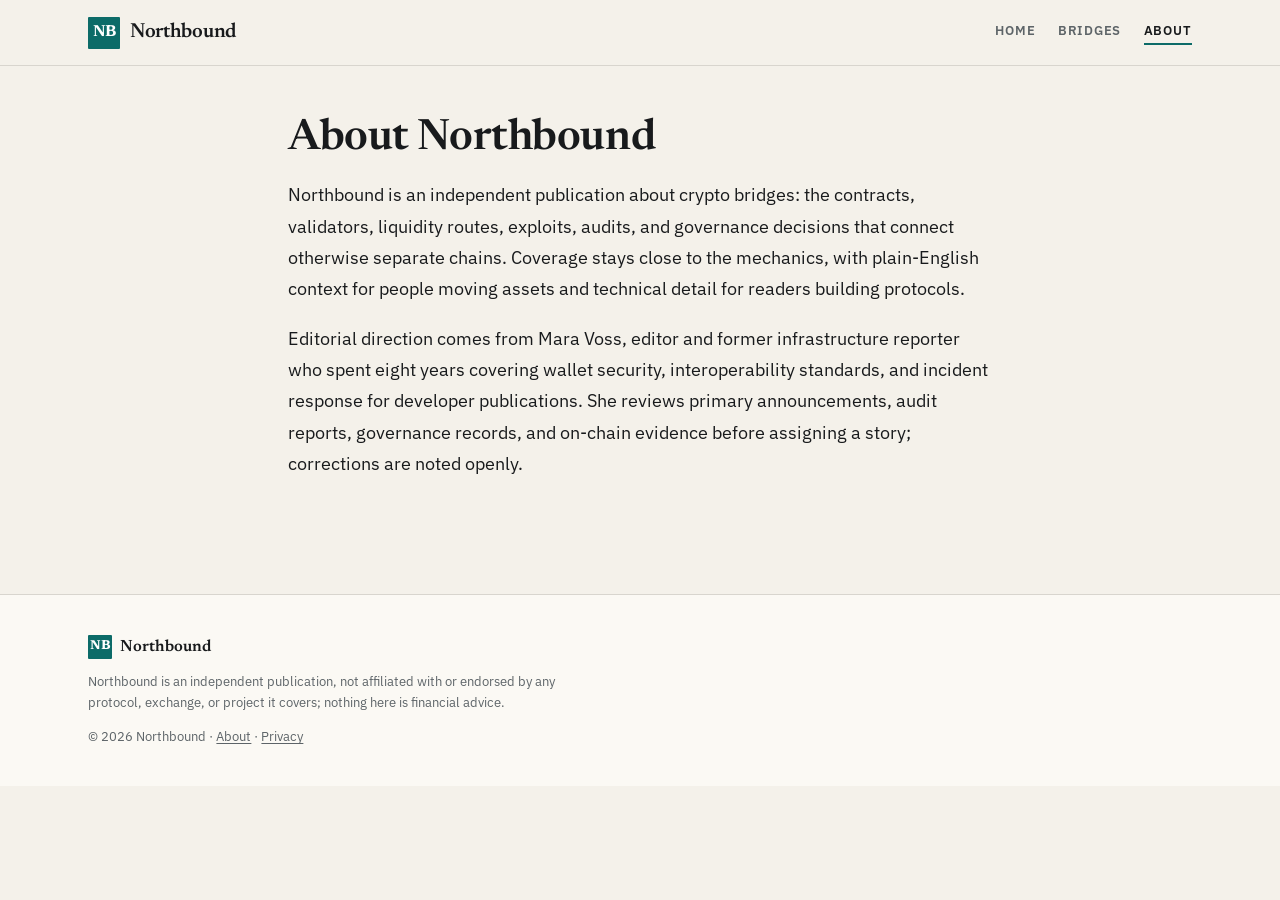
==== about/index.html @ 7c91cd79 "Publish site" ====
<!doctype html>
<html lang="en" data-mode="light" data-preset="ledger">
<head>
<meta charset="utf-8">
<meta name="viewport" content="width=device-width, initial-scale=1">
<title>About Northbound — Northbound</title>
<meta name="description" content="Northbound covers crypto bridges, cross-chain security, and safer ways to move value between blockchains, with clear reporting for users and developers.">
<link rel="canonical" href="https://cryptogurutalk.github.io/about/">
<meta name="robots" content="index,follow,max-image-preview:large">
<meta name="theme-color" content="#F4F1EA">
<meta name="generator" content="Northbound"><meta property="og:type" content="website">
<meta property="og:site_name" content="Northbound">
<meta property="og:title" content="About Northbound — Northbound">
<meta property="og:description" content="Northbound covers crypto bridges, cross-chain security, and safer ways to move value between blockchains, with clear reporting for users and developers.">
<meta property="og:url" content="https://cryptogurutalk.github.io/about/">
<meta name="twitter:card" content="summary">
<link rel="preconnect" href="https://fonts.googleapis.com">
<link rel="preconnect" href="https://fonts.gstatic.com" crossorigin>
<link rel="stylesheet" href="https://fonts.googleapis.com/css2?family=Newsreader:opsz,wght@6..72,400..600&amp;family=IBM+Plex+Sans:wght@400;500;600&amp;display=swap">
<link rel="stylesheet" href="/assets/base.css">
<link rel="stylesheet" href="/assets/layout.css">
<link rel="stylesheet" href="/assets/theme.css">
<link rel="icon" href="/assets/favicon.png" type="image/png">
<link rel="apple-touch-icon" href="/assets/apple-touch-icon.png">
<link rel="manifest" href="/manifest.json">
<link rel="alternate" type="application/rss+xml" title="Northbound" href="/feed.xml"><script type="application/ld+json">
{
  "@context": "https://schema.org",
  "@graph": [
    {
      "@type": "Organization",
      "@id": "https://cryptogurutalk.github.io/#org",
      "name": "Northbound",
      "url": "https://cryptogurutalk.github.io/"
    },
    {
      "@type": "WebSite",
      "@id": "https://cryptogurutalk.github.io/#website",
      "name": "Northbound",
      "url": "https://cryptogurutalk.github.io/",
      "publisher": {
        "@id": "https://cryptogurutalk.github.io/#org"
      },
      "description": "Northbound covers crypto bridges, cross-chain security, and safer ways to move value between blockchains, with clear reporting for users and developers."
    },
    {
      "@type": "WebPage",
      "@id": "https://cryptogurutalk.github.io/about/#webpage",
      "url": "https://cryptogurutalk.github.io/about/",
      "name": "About Northbound — Northbound",
      "isPartOf": {
        "@id": "https://cryptogurutalk.github.io/#website"
      }
    },
    {
      "@type": "BreadcrumbList",
      "itemListElement": [
        {
          "@type": "ListItem",
          "position": 1,
          "name": "Home",
          "item": "https://cryptogurutalk.github.io/"
        }
      ]
    }
  ]
}
</script>
</head>
<body>
<a class="skip" href="#main">Skip to content</a>
<header class="site-head">
  <div class="wrap head-inner">
    <a class="brand" href="/" aria-label="Northbound — home">
      <span class="brand-mark" aria-hidden="true">NB</span>
      <span class="brand-name">Northbound</span>
    </a>
    <nav class="site-nav" aria-label="Primary">
<a href="/">Home</a><a href="/">Bridges</a><a href="/about/" aria-current="page">About</a>    </nav>
  </div>
</header>

<main id="main">
<div class="wrap">
  <article class="page-simple prose">
    <h1>About Northbound</h1>
    <p>Northbound is an independent publication about crypto bridges: the contracts, validators, liquidity routes, exploits, audits, and governance decisions that connect otherwise separate chains. Coverage stays close to the mechanics, with plain-English context for people moving assets and technical detail for readers building protocols.</p><p>Editorial direction comes from Mara Voss, editor and former infrastructure reporter who spent eight years covering wallet security, interoperability standards, and incident response for developer publications. She reviews primary announcements, audit reports, governance records, and on-chain evidence before assigning a story; corrections are noted openly.</p>
  </article>
</div>
</main>

<footer class="site-foot">
  <div class="wrap foot-inner">
    <div class="foot-brand"><span class="brand-mark small" aria-hidden="true">NB</span> Northbound</div>
    <p class="foot-note">Northbound is an independent publication, not affiliated with or endorsed by any protocol, exchange, or project it covers; nothing here is financial advice.</p>
    <p class="foot-meta">© 2026 Northbound · <a href="/about/">About</a> · <a href="/privacy/">Privacy</a></p>
  </div>
</footer>
</body>
</html>
---- assets/base.css ----
/* base.css — neutral premium foundation shared by all presets. Character lives in layout.css + theme.css. */
*,*::before,*::after{box-sizing:border-box}
html{-webkit-text-size-adjust:100%}
body{
  margin:0; background:var(--bg); color:var(--text);
  font-family:var(--font-body); font-size:1.02rem; line-height:var(--lh);
  -webkit-font-smoothing:antialiased; text-rendering:optimizeLegibility;
}
img{max-width:100%; height:auto; display:block}
a{color:inherit}
h1,h2,h3,h4{font-family:var(--font-display); font-weight:600; line-height:1.14; letter-spacing:-0.01em; margin:0 0 .5em}
p{margin:0 0 1.1em}
.wrap{width:100%; max-width:var(--maxw); margin-inline:auto; padding-inline:clamp(1.1rem,4vw,2.4rem)}
.skip{position:absolute; left:-9999px; top:0; background:var(--accent); color:var(--accent-ink); padding:.6rem 1rem; border-radius:0 0 var(--radius) 0; z-index:50}
.skip:focus{left:0}
:focus-visible{outline:2px solid var(--accent); outline-offset:3px}

/* ── header ── */
.site-head{border-bottom:1px solid var(--border); background:var(--bg); position:sticky; top:0; z-index:20; backdrop-filter:saturate(1.1)}
.head-inner{display:flex; align-items:center; justify-content:space-between; gap:1.5rem; padding-block:1rem}
.brand{display:inline-flex; align-items:center; gap:.6rem; text-decoration:none; color:var(--text)}
.brand-name{font-family:var(--font-display); font-weight:600; font-size:1.28rem; letter-spacing:-0.015em}
.brand-mark{display:grid; place-items:center; width:2rem; height:2rem; border-radius:calc(var(--radius) * .5); background:var(--accent); color:var(--accent-ink); font-family:var(--font-display); font-weight:700; font-size:1rem; letter-spacing:-0.02em}
.brand-mark.small{width:1.5rem; height:1.5rem; font-size:.8rem}
.site-nav{display:flex; gap:1.4rem; align-items:center}
.site-nav a{text-decoration:none; color:var(--muted); font-size:.82rem; font-weight:600; text-transform:uppercase; letter-spacing:.06em; padding-bottom:2px; border-bottom:2px solid transparent; transition:color .15s}
.site-nav a:hover{color:var(--text)}
.site-nav a[aria-current="page"]{color:var(--text); border-color:var(--accent)}

/* ── footer ── */
.site-foot{border-top:1px solid var(--border); margin-top:var(--pad-section); background:var(--surface)}
.foot-inner{padding-block:2.4rem; display:grid; gap:.5rem}
.foot-brand{display:inline-flex; align-items:center; gap:.5rem; font-family:var(--font-display); font-weight:600}
.foot-note{color:var(--muted); font-size:.82rem; max-width:60ch; margin:.2rem 0 0}
.foot-meta{color:var(--muted); font-size:.82rem; margin:.3rem 0 0}
.foot-meta a{color:var(--muted); text-decoration:underline; text-underline-offset:2px}
.foot-meta a:hover{color:var(--text)}

/* ── buttons ── */
.btn{display:inline-flex; align-items:center; gap:.5rem; font-weight:600; font-size:.92rem; text-decoration:none; padding:.7rem 1.15rem; border-radius:var(--radius); border:1px solid transparent; transition:transform .12s, box-shadow .12s}
.btn-primary{background:var(--accent); color:var(--accent-ink); box-shadow:0 1px 0 rgba(255,255,255,.15) inset, 0 8px 20px -10px var(--accent)}
.btn-primary:hover{transform:translateY(-1px)}
.btn-ghost{border-color:var(--border); color:var(--text)}
.btn-ghost:hover{border-color:var(--accent); color:var(--accent)}

/* ── article body typography (shared, editorial) ── */
.prose{font-size:1.11rem; line-height:1.75; color:var(--text)}
.prose > *{max-width:68ch}
.prose h2{font-size:1.55rem; margin-top:1.9em}
.prose h3{font-size:1.22rem; margin-top:1.5em}
.prose a{color:var(--accent); text-decoration:underline; text-underline-offset:2.5px; text-decoration-thickness:1px}
.prose a:hover{text-decoration-thickness:2px}
.prose ul,.prose ol{padding-left:1.3em; margin:0 0 1.2em}
.prose li{margin:.35em 0}
.prose blockquote{margin:1.6em 0; padding:.2em 0 .2em 1.2em; border-left:3px solid var(--accent); font-family:var(--font-display); font-size:1.25rem; line-height:1.4; color:var(--text)}
.prose img{border-radius:var(--radius); margin:1.6em 0}
.prose code{font-family:ui-monospace,"SF Mono",Menlo,monospace; font-size:.9em; background:var(--surface); border:1px solid var(--border); border-radius:6px; padding:.1em .4em}
.prose hr{border:0; border-top:1px solid var(--border); margin:2.2em 0}

/* ── utilities ── */
.kicker{font-size:.74rem; font-weight:700; text-transform:uppercase; letter-spacing:.12em; color:var(--accent)}
.section-label{font-family:var(--font-display); font-size:.85rem; font-weight:700; text-transform:uppercase; letter-spacing:.12em; color:var(--muted); padding-bottom:.6rem; border-bottom:2px solid var(--text); margin:1.6rem 0 .4rem}
.meta{font-size:.82rem; color:var(--muted); display:flex; gap:.6rem; align-items:center; flex-wrap:wrap}
.meta .dot{width:3px; height:3px; border-radius:50%; background:var(--muted); opacity:.6}
.sr-only{position:absolute; width:1px; height:1px; padding:0; margin:-1px; overflow:hidden; clip:rect(0 0 0 0); white-space:nowrap; border:0}
@media (max-width:640px){
  .site-nav{gap:1rem}
  .site-nav a{font-size:.74rem}
  .prose{font-size:1.05rem}
}

/* ── article / reading layout (shared; presets restyle the FEED, not this) ── */
.article{padding-block:var(--pad-section) 0}
.article-head{max-width:42rem; margin-inline:auto}
.article-head .kicker{display:block; margin-bottom:.9rem}
.article-head h1{font-size:clamp(2rem,4.6vw,3.1rem); letter-spacing:-0.022em; margin:0 0 .6rem}
.article-head .dek{font-size:1.22rem; color:var(--muted); line-height:1.42; margin:0 0 1.2rem}
.article-head .meta{padding-block:1.05rem; border-top:1px solid var(--border); border-bottom:1px solid var(--border)}
.article-cover{max-width:60rem; margin:2rem auto; border-radius:var(--radius); width:100%; aspect-ratio:16/9; object-fit:cover; border:1px solid var(--border)}
.article-body{max-width:42rem; margin-inline:auto}
.article-body.prose > *{max-width:none; margin-left:0; margin-right:0}
.article .prose{padding-top:.5rem}
.related{max-width:42rem; margin:var(--pad-section) auto 0; padding-top:2rem; border-top:2px solid var(--text)}
.related h2{font-size:1rem; text-transform:uppercase; letter-spacing:.1em; color:var(--muted); margin-bottom:.5rem}
.related-list{display:grid; gap:0}
.related-item{padding-block:1rem; border-bottom:1px solid var(--border)}
.related-item a{font-family:var(--font-display); font-weight:600; font-size:1.18rem; text-decoration:none; color:var(--text)}
.related-item a:hover{color:var(--accent)}
.page-simple{max-width:44rem; margin-inline:auto; padding-block:var(--pad-section)}
.page-simple h1{font-size:clamp(2rem,4vw,2.7rem); margin-bottom:1rem}
---- assets/layout.css ----
/* ledger/layout.css — editorial broadsheet. Hairline-separated stories, a lead, a right rail. No cards. */

/* ── home: masthead intro ── */
.home-intro{padding-block:var(--pad-section) 1.6rem}
.home-intro .tagline{font-family:var(--font-display); font-size:clamp(1.9rem,4.5vw,3rem); line-height:1.05; letter-spacing:-0.02em; margin:0 0 .5rem; max-width:20ch}
.home-intro p{color:var(--muted); font-size:1.08rem; max-width:60ch; margin:0}
.home-intro .rule{height:2px; background:var(--text); margin-top:1.6rem; opacity:.9}

/* ── lead story ── */
.lead{display:grid; gap:1.6rem; padding-block:2rem; border-bottom:1px solid var(--border)}
.lead.has-cover{grid-template-columns:1.05fr .95fr; align-items:center}
@media (max-width:820px){ .lead.has-cover{grid-template-columns:1fr} }
.lead .lead-cover{border-radius:var(--radius); aspect-ratio:16/10; object-fit:cover; width:100%; border:1px solid var(--border)}
.lead h2{font-size:clamp(1.9rem,4vw,2.9rem); margin:.4rem 0 .5rem}
.lead h2 a{text-decoration:none; color:var(--text)}
.lead h2 a:hover{color:var(--accent)}
.lead .dek{font-size:1.15rem; color:var(--muted); max-width:52ch; margin:0 0 1rem}

/* ── main + rail grid ── */
.feed-grid{display:grid; gap:clamp(2rem,5vw,4rem); padding-block:2.2rem; grid-template-columns:1fr}
.feed-grid.has-rail{grid-template-columns:minmax(0,1fr) 300px}
@media (max-width:900px){ .feed-grid.has-rail{grid-template-columns:1fr} }

.section-label{font-family:var(--font-display); font-size:.9rem; font-weight:700; text-transform:uppercase; letter-spacing:.12em; color:var(--muted); padding-bottom:.7rem; border-bottom:2px solid var(--text); margin-bottom:.4rem}

/* river of stories — separated by hairlines, not boxed */
.river{display:grid}
.story{display:grid; grid-template-columns:1fr; gap:.3rem; padding-block:1.5rem; border-bottom:1px solid var(--border)}
.story.with-thumb{grid-template-columns:1fr 150px; gap:1.4rem; align-items:start}
@media (max-width:520px){ .story.with-thumb{grid-template-columns:1fr} .story.with-thumb .story-thumb{display:none} }
.story-thumb{border-radius:calc(var(--radius) * .7); aspect-ratio:4/3; object-fit:cover; width:100%; border:1px solid var(--border); order:2}
.story h3{font-size:1.4rem; margin:.15rem 0 .3rem}
.story h3 a{text-decoration:none; color:var(--text)}
.story h3 a:hover{color:var(--accent)}
.story .dek{color:var(--muted); font-size:.98rem; margin:0 0 .5rem; max-width:60ch}

/* right rail */
.rail{display:grid; gap:2rem; align-content:start}
.rail-latest{display:grid}
.rail-item{padding-block:.85rem; border-bottom:1px solid var(--border); display:grid; gap:.2rem}
.rail-item a{text-decoration:none; font-family:var(--font-display); font-weight:600; font-size:1rem; color:var(--text); line-height:1.25}
.rail-item a:hover{color:var(--accent)}
.rail-item .meta{font-size:.74rem}
.topics{display:flex; flex-wrap:wrap; gap:.5rem}
.topic{font-size:.78rem; color:var(--muted); border:1px solid var(--border); border-radius:100px; padding:.28rem .7rem; text-decoration:none}
.topic:hover{border-color:var(--accent); color:var(--accent)}

/* article / related / simple pages → в _shared/base.css (общая читаемая колонка) */
---- assets/theme.css ----
/* theme.css — per-site design tokens (generated from design.json). Swapping design = swapping THIS file. */
:root{
  --bg:#F4F1EA; --surface:#FBF9F4; --elevated:#FFFFFF;
  --text:#181A1C; --muted:#5D6468; --border:#D8D5CE;
  --accent:#0C6B68; --accent-ink:#FFFFFF;
  --font-display:"Newsreader", Georgia, serif;
  --font-body:"IBM Plex Sans", Arial, sans-serif;
  --radius:2px;
  --maxw:1180px;
  --gap:1.05rem;
  --pad-section:3rem;
  --lh:1.62;
  color-scheme:light;
}
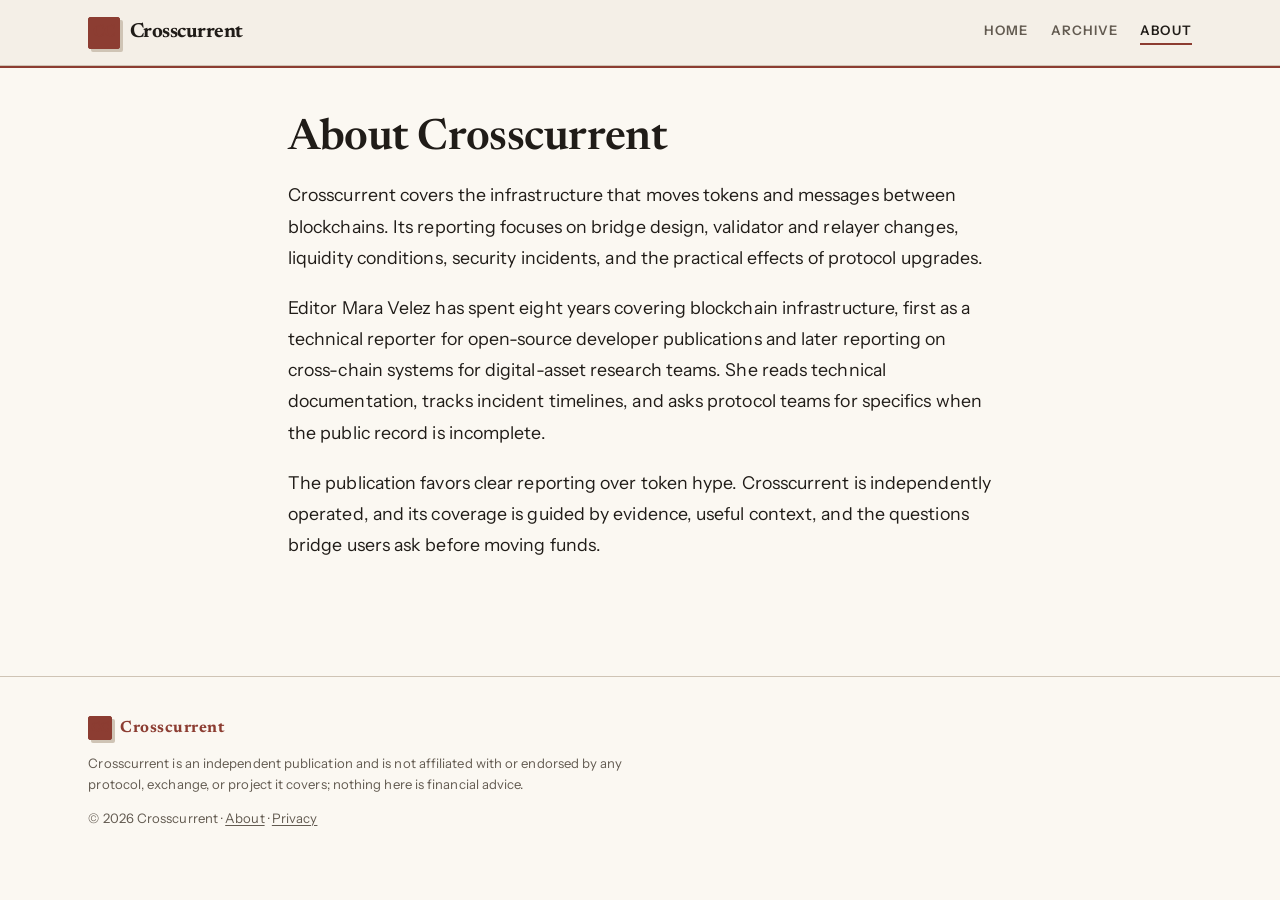
==== commit b1e5f5e2: "Publish site" ====
--- a/about/index.html
+++ b/about/index.html
@@ -1,53 +1,54 @@
 <!doctype html>
-<html lang="en" data-mode="light" data-preset="ledger">
+<html lang="en" data-mode="light" data-preset="ledger" data-header="inline" data-divider="double">
 <head>
 <meta charset="utf-8">
 <meta name="viewport" content="width=device-width, initial-scale=1">
-<title>About Northbound — Northbound</title>
-<meta name="description" content="Northbound covers crypto bridges, cross-chain security, and safer ways to move value between blockchains, with clear reporting for users and developers.">
+<title>About Crosscurrent — Crosscurrent</title>
+<meta name="description" content="Crosscurrent covers crypto bridges, cross-chain liquidity, exploits, and protocol upgrades with plain-English reporting for builders, traders, and users.">
 <link rel="canonical" href="https://cryptogurutalk.github.io/about/">
 <meta name="robots" content="index,follow,max-image-preview:large">
-<meta name="theme-color" content="#F4F1EA">
-<meta name="generator" content="Northbound"><meta property="og:type" content="website">
-<meta property="og:site_name" content="Northbound">
-<meta property="og:title" content="About Northbound — Northbound">
-<meta property="og:description" content="Northbound covers crypto bridges, cross-chain security, and safer ways to move value between blockchains, with clear reporting for users and developers.">
+<meta name="theme-color" content="#F4EFE7">
+<meta name="generator" content="Crosscurrent"><meta property="og:type" content="website">
+<meta property="og:site_name" content="Crosscurrent">
+<meta property="og:title" content="About Crosscurrent — Crosscurrent">
+<meta property="og:description" content="Crosscurrent covers crypto bridges, cross-chain liquidity, exploits, and protocol upgrades with plain-English reporting for builders, traders, and users.">
 <meta property="og:url" content="https://cryptogurutalk.github.io/about/">
 <meta name="twitter:card" content="summary">
 <link rel="preconnect" href="https://fonts.googleapis.com">
 <link rel="preconnect" href="https://fonts.gstatic.com" crossorigin>
-<link rel="stylesheet" href="https://fonts.googleapis.com/css2?family=Newsreader:opsz,wght@6..72,400..600&amp;family=IBM+Plex+Sans:wght@400;500;600&amp;display=swap">
+<link rel="stylesheet" href="https://fonts.googleapis.com/css2?family=Newsreader:opsz,wght@6..72,400..700&amp;family=Instrument+Sans:wght@400;500;600&amp;display=swap">
 <link rel="stylesheet" href="/assets/base.css">
 <link rel="stylesheet" href="/assets/layout.css">
 <link rel="stylesheet" href="/assets/theme.css">
+<link rel="stylesheet" href="/assets/skin.css">
 <link rel="icon" href="/assets/favicon.png" type="image/png">
 <link rel="apple-touch-icon" href="/assets/apple-touch-icon.png">
 <link rel="manifest" href="/manifest.json">
-<link rel="alternate" type="application/rss+xml" title="Northbound" href="/feed.xml"><script type="application/ld+json">
+<link rel="alternate" type="application/rss+xml" title="Crosscurrent" href="/feed.xml"><script type="application/ld+json">
 {
   "@context": "https://schema.org",
   "@graph": [
     {
       "@type": "Organization",
       "@id": "https://cryptogurutalk.github.io/#org",
-      "name": "Northbound",
+      "name": "Crosscurrent",
       "url": "https://cryptogurutalk.github.io/"
     },
     {
       "@type": "WebSite",
       "@id": "https://cryptogurutalk.github.io/#website",
-      "name": "Northbound",
+      "name": "Crosscurrent",
       "url": "https://cryptogurutalk.github.io/",
       "publisher": {
         "@id": "https://cryptogurutalk.github.io/#org"
       },
-      "description": "Northbound covers crypto bridges, cross-chain security, and safer ways to move value between blockchains, with clear reporting for users and developers."
+      "description": "Crosscurrent covers crypto bridges, cross-chain liquidity, exploits, and protocol upgrades with plain-English reporting for builders, traders, and users."
     },
     {
       "@type": "WebPage",
       "@id": "https://cryptogurutalk.github.io/about/#webpage",
       "url": "https://cryptogurutalk.github.io/about/",
-      "name": "About Northbound — Northbound",
+      "name": "About Crosscurrent — Crosscurrent",
       "isPartOf": {
         "@id": "https://cryptogurutalk.github.io/#website"
       }
@@ -71,29 +72,29 @@
 <a class="skip" href="#main">Skip to content</a>
 <header class="site-head">
   <div class="wrap head-inner">
-    <a class="brand" href="/" aria-label="Northbound — home">
-      <span class="brand-mark" aria-hidden="true">NB</span>
-      <span class="brand-name">Northbound</span>
+    <a class="brand" href="/" aria-label="Crosscurrent — home">
+      <span class="brand-mark" aria-hidden="true">CC</span>
+      <span class="brand-name">Crosscurrent</span>
     </a>
     <nav class="site-nav" aria-label="Primary">
-<a href="/">Home</a><a href="/">Bridges</a><a href="/about/" aria-current="page">About</a>    </nav>
+<a href="/">Home</a><a href="/archive/">Archive</a><a href="/about/" aria-current="page">About</a>    </nav>
   </div>
 </header>
 
 <main id="main">
 <div class="wrap">
   <article class="page-simple prose">
-    <h1>About Northbound</h1>
-    <p>Northbound is an independent publication about crypto bridges: the contracts, validators, liquidity routes, exploits, audits, and governance decisions that connect otherwise separate chains. Coverage stays close to the mechanics, with plain-English context for people moving assets and technical detail for readers building protocols.</p><p>Editorial direction comes from Mara Voss, editor and former infrastructure reporter who spent eight years covering wallet security, interoperability standards, and incident response for developer publications. She reviews primary announcements, audit reports, governance records, and on-chain evidence before assigning a story; corrections are noted openly.</p>
+    <h1>About Crosscurrent</h1>
+    <p>Crosscurrent covers the infrastructure that moves tokens and messages between blockchains. Its reporting focuses on bridge design, validator and relayer changes, liquidity conditions, security incidents, and the practical effects of protocol upgrades.</p><p>Editor Mara Velez has spent eight years covering blockchain infrastructure, first as a technical reporter for open-source developer publications and later reporting on cross-chain systems for digital-asset research teams. She reads technical documentation, tracks incident timelines, and asks protocol teams for specifics when the public record is incomplete.</p><p>The publication favors clear reporting over token hype. Crosscurrent is independently operated, and its coverage is guided by evidence, useful context, and the questions bridge users ask before moving funds.</p>
   </article>
 </div>
 </main>
 
 <footer class="site-foot">
   <div class="wrap foot-inner">
-    <div class="foot-brand"><span class="brand-mark small" aria-hidden="true">NB</span> Northbound</div>
-    <p class="foot-note">Northbound is an independent publication, not affiliated with or endorsed by any protocol, exchange, or project it covers; nothing here is financial advice.</p>
-    <p class="foot-meta">© 2026 Northbound · <a href="/about/">About</a> · <a href="/privacy/">Privacy</a></p>
+    <div class="foot-brand"><span class="brand-mark small" aria-hidden="true">CC</span> Crosscurrent</div>
+    <p class="foot-note">Crosscurrent is an independent publication and is not affiliated with or endorsed by any protocol, exchange, or project it covers; nothing here is financial advice.</p>
+    <p class="foot-meta">© 2026 Crosscurrent · <a href="/about/">About</a> · <a href="/privacy/">Privacy</a></p>
   </div>
 </footer>
 </body>
--- a/assets/base.css
+++ b/assets/base.css
@@ -88,3 +88,18 @@
 .related-item a:hover{color:var(--accent)}
 .page-simple{max-width:44rem; margin-inline:auto; padding-block:var(--pad-section)}
 .page-simple h1{font-size:clamp(2rem,4vw,2.7rem); margin-bottom:1rem}
+
+/* ── structural variants (per-site, safe — anti-footprint) ── */
+[data-header="stacked"] .head-inner{flex-direction:column; align-items:flex-start; gap:.55rem}
+[data-header="stacked"] .site-nav{gap:1.3rem}
+[data-divider="double"] .section-label{border-bottom-style:double; border-bottom-width:4px}
+[data-divider="thick"] .section-label{border-bottom-width:3px}
+
+/* ── archive listing ── */
+.archive-sub{color:var(--muted); font-size:1.02rem; margin:0}
+.archive-list{display:grid; margin-top:1.6rem}
+.archive-item{display:grid; grid-template-columns:8.5rem 1fr; gap:1rem; align-items:baseline; padding-block:.85rem; border-bottom:1px solid var(--border)}
+.archive-item time{color:var(--muted); font-size:.85rem; font-variant-numeric:tabular-nums}
+.archive-item a{font-family:var(--font-display); font-weight:600; font-size:1.12rem; text-decoration:none; color:var(--text)}
+.archive-item a:hover{color:var(--accent)}
+@media (max-width:560px){ .archive-item{grid-template-columns:1fr; gap:.1rem} }
--- a/assets/theme.css
+++ b/assets/theme.css
@@ -1,10 +1,10 @@
 /* theme.css — per-site design tokens (generated from design.json). Swapping design = swapping THIS file. */
 :root{
-  --bg:#F4F1EA; --surface:#FBF9F4; --elevated:#FFFFFF;
-  --text:#181A1C; --muted:#5D6468; --border:#D8D5CE;
-  --accent:#0C6B68; --accent-ink:#FFFFFF;
-  --font-display:"Newsreader", Georgia, serif;
-  --font-body:"IBM Plex Sans", Arial, sans-serif;
+  --bg:#F4EFE7; --surface:#FBF8F2; --elevated:#FFFFFF;
+  --text:#201C18; --muted:#625A50; --border:#CFC4B5;
+  --accent:#8C3D32; --accent-ink:#FFF7F0;
+  --font-display:"Newsreader", serif;
+  --font-body:"Instrument Sans", sans-serif;
   --radius:2px;
   --maxw:1180px;
   --gap:1.05rem;
--- a/assets/skin.css
+++ b/assets/skin.css
@@ -0,0 +1,25 @@
+body{color:var(--text);background-color:var(--surface);letter-spacing:0.005em}
+.site-head{border-bottom:1px solid var(--border);box-shadow:0 2px 0 var(--accent)}
+.head-inner{letter-spacing:0.01em}
+.brand-name{font-weight:700;letter-spacing:-0.025em}
+.brand-mark{color:var(--accent);border:1px solid var(--accent);border-radius:2px;box-shadow:3px 3px 0 var(--border)}
+.site-nav a{color:var(--muted);letter-spacing:0.08em;text-transform:uppercase;text-decoration-thickness:1px;text-underline-offset:4px}
+.kicker{color:var(--accent);border-left:3px solid var(--accent);padding-left:9px;letter-spacing:0.14em;text-transform:uppercase;font-weight:700}
+.section-label{color:var(--accent);border-bottom:1px solid var(--accent);letter-spacing:0.12em;text-transform:uppercase}
+.btn-primary{background-color:var(--accent);border:1px solid var(--accent);border-radius:2px;box-shadow:3px 3px 0 var(--border);font-weight:700}
+.btn-ghost{border:1px solid var(--border);border-radius:2px;letter-spacing:0.04em}
+.prose a{color:var(--accent);text-decoration-thickness:2px;text-underline-offset:3px}
+.prose blockquote{border-left:3px solid var(--accent);padding-left:16px;font-style:italic;color:var(--muted)}
+.prose h2{letter-spacing:-0.02em;border-bottom:1px solid var(--border);padding-bottom:6px}
+.article-head h1{letter-spacing:-0.04em;text-shadow:1px 1px 0 var(--border)}
+.article-head .dek{color:var(--muted);letter-spacing:0.005em}
+.meta{color:var(--muted);letter-spacing:0.06em;text-transform:uppercase}
+.foot-brand{color:var(--accent);letter-spacing:0.03em;font-weight:700}
+.site-foot{border-top:1px solid var(--border);background-color:var(--surface)}
+.rail-item a{color:var(--text);border-bottom:1px solid var(--border);padding-bottom:5px}
+.story h3{letter-spacing:-0.015em}
+.lead h2{letter-spacing:-0.035em}
+.card{border:1px solid var(--border);border-radius:3px;box-shadow:4px 4px 0 var(--border)}
+.d-item-text h2{letter-spacing:-0.02em}
+hr{border:0;border-top:1px solid var(--border);opacity:0.8}
+.topic{color:var(--accent);border:1px solid var(--accent);border-radius:2px;letter-spacing:0.07em;text-transform:uppercase}
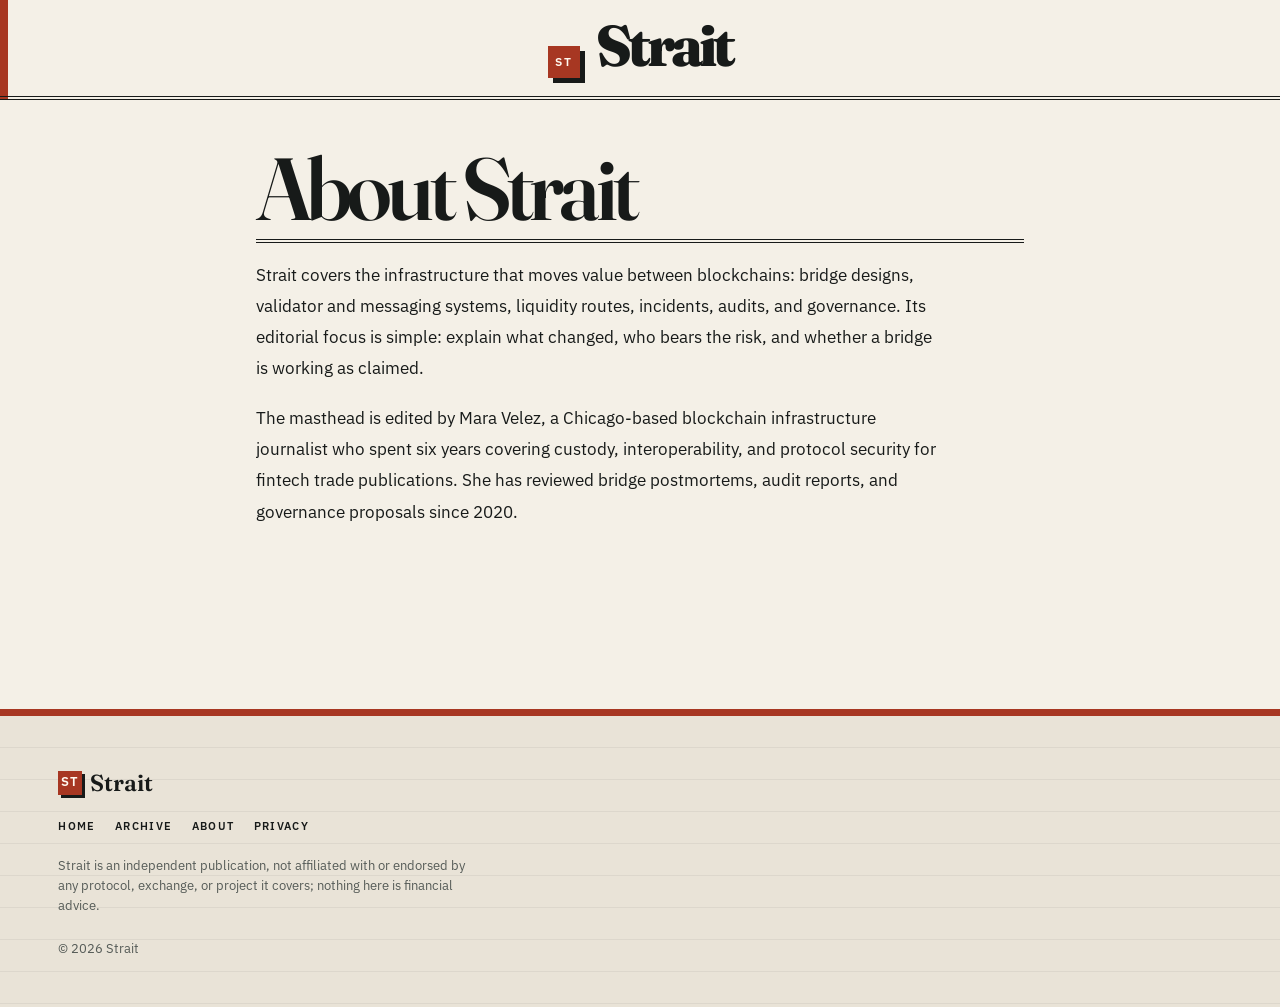
==== commit 76a11522: "Publish site" ====
--- a/about/index.html
+++ b/about/index.html
@@ -3,20 +3,20 @@
 <head>
 <meta charset="utf-8">
 <meta name="viewport" content="width=device-width, initial-scale=1">
-<title>About Crosscurrent — Crosscurrent</title>
-<meta name="description" content="Crosscurrent covers crypto bridges, cross-chain liquidity, exploits, and protocol upgrades with plain-English reporting for builders, traders, and users.">
+<title>About Strait — Strait</title>
+<meta name="description" content="Strait covers crypto bridges, cross-chain transfers, exploits, upgrades, and the people building safer ways to move value between networks today.">
 <link rel="canonical" href="https://cryptogurutalk.github.io/about/">
 <meta name="robots" content="index,follow,max-image-preview:large">
-<meta name="theme-color" content="#F4EFE7">
-<meta name="generator" content="Crosscurrent"><meta property="og:type" content="website">
-<meta property="og:site_name" content="Crosscurrent">
-<meta property="og:title" content="About Crosscurrent — Crosscurrent">
-<meta property="og:description" content="Crosscurrent covers crypto bridges, cross-chain liquidity, exploits, and protocol upgrades with plain-English reporting for builders, traders, and users.">
+<meta name="theme-color" content="#F4F0E7">
+<meta name="generator" content="Strait"><meta property="og:type" content="website">
+<meta property="og:site_name" content="Strait">
+<meta property="og:title" content="About Strait — Strait">
+<meta property="og:description" content="Strait covers crypto bridges, cross-chain transfers, exploits, upgrades, and the people building safer ways to move value between networks today.">
 <meta property="og:url" content="https://cryptogurutalk.github.io/about/">
 <meta name="twitter:card" content="summary">
 <link rel="preconnect" href="https://fonts.googleapis.com">
 <link rel="preconnect" href="https://fonts.gstatic.com" crossorigin>
-<link rel="stylesheet" href="https://fonts.googleapis.com/css2?family=Newsreader:opsz,wght@6..72,400..700&amp;family=Instrument+Sans:wght@400;500;600&amp;display=swap">
+<link rel="stylesheet" href="https://fonts.googleapis.com/css2?family=Fraunces:opsz,wght@9..144,600;9..144,700;9..144,800&amp;family=IBM+Plex+Sans:ital,wght@0,400;0,500;0,600;1,400&amp;display=swap">
 <link rel="stylesheet" href="/assets/base.css">
 <link rel="stylesheet" href="/assets/layout.css">
 <link rel="stylesheet" href="/assets/theme.css">
@@ -24,31 +24,31 @@
 <link rel="icon" href="/assets/favicon.png" type="image/png">
 <link rel="apple-touch-icon" href="/assets/apple-touch-icon.png">
 <link rel="manifest" href="/manifest.json">
-<link rel="alternate" type="application/rss+xml" title="Crosscurrent" href="/feed.xml"><script type="application/ld+json">
+<link rel="alternate" type="application/rss+xml" title="Strait" href="/feed.xml"><script type="application/ld+json">
 {
   "@context": "https://schema.org",
   "@graph": [
     {
       "@type": "Organization",
       "@id": "https://cryptogurutalk.github.io/#org",
-      "name": "Crosscurrent",
+      "name": "Strait",
       "url": "https://cryptogurutalk.github.io/"
     },
     {
       "@type": "WebSite",
       "@id": "https://cryptogurutalk.github.io/#website",
-      "name": "Crosscurrent",
+      "name": "Strait",
       "url": "https://cryptogurutalk.github.io/",
       "publisher": {
         "@id": "https://cryptogurutalk.github.io/#org"
       },
-      "description": "Crosscurrent covers crypto bridges, cross-chain liquidity, exploits, and protocol upgrades with plain-English reporting for builders, traders, and users."
+      "description": "Strait covers crypto bridges, cross-chain transfers, exploits, upgrades, and the people building safer ways to move value between networks today."
     },
     {
       "@type": "WebPage",
       "@id": "https://cryptogurutalk.github.io/about/#webpage",
       "url": "https://cryptogurutalk.github.io/about/",
-      "name": "About Crosscurrent — Crosscurrent",
+      "name": "About Strait — Strait",
       "isPartOf": {
         "@id": "https://cryptogurutalk.github.io/#website"
       }
@@ -72,29 +72,33 @@
 <a class="skip" href="#main">Skip to content</a>
 <header class="site-head">
   <div class="wrap head-inner">
-    <a class="brand" href="/" aria-label="Crosscurrent — home">
-      <span class="brand-mark" aria-hidden="true">CC</span>
-      <span class="brand-name">Crosscurrent</span>
+    <a class="brand" href="/" aria-label="Strait — home">
+      <span class="brand-mark" aria-hidden="true">ST</span>
+      <span class="brand-name">Strait</span>
     </a>
-    <nav class="site-nav" aria-label="Primary">
-<a href="/">Home</a><a href="/archive/">Archive</a><a href="/about/" aria-current="page">About</a>    </nav>
   </div>
 </header>
 
 <main id="main">
 <div class="wrap">
   <article class="page-simple prose">
-    <h1>About Crosscurrent</h1>
-    <p>Crosscurrent covers the infrastructure that moves tokens and messages between blockchains. Its reporting focuses on bridge design, validator and relayer changes, liquidity conditions, security incidents, and the practical effects of protocol upgrades.</p><p>Editor Mara Velez has spent eight years covering blockchain infrastructure, first as a technical reporter for open-source developer publications and later reporting on cross-chain systems for digital-asset research teams. She reads technical documentation, tracks incident timelines, and asks protocol teams for specifics when the public record is incomplete.</p><p>The publication favors clear reporting over token hype. Crosscurrent is independently operated, and its coverage is guided by evidence, useful context, and the questions bridge users ask before moving funds.</p>
+    <h1>About Strait</h1>
+    <p>Strait covers the infrastructure that moves value between blockchains: bridge designs, validator and messaging systems, liquidity routes, incidents, audits, and governance. Its editorial focus is simple: explain what changed, who bears the risk, and whether a bridge is working as claimed.</p><p>The masthead is edited by Mara Velez, a Chicago-based blockchain infrastructure journalist who spent six years covering custody, interoperability, and protocol security for fintech trade publications. She has reviewed bridge postmortems, audit reports, and governance proposals since 2020.</p>
   </article>
 </div>
 </main>
 
 <footer class="site-foot">
   <div class="wrap foot-inner">
-    <div class="foot-brand"><span class="brand-mark small" aria-hidden="true">CC</span> Crosscurrent</div>
-    <p class="foot-note">Crosscurrent is an independent publication and is not affiliated with or endorsed by any protocol, exchange, or project it covers; nothing here is financial advice.</p>
-    <p class="foot-meta">© 2026 Crosscurrent · <a href="/about/">About</a> · <a href="/privacy/">Privacy</a></p>
+    <div class="foot-brand"><span class="brand-mark small" aria-hidden="true">ST</span> Strait</div>
+    <nav class="foot-nav" aria-label="Sections">
+      <a href="/">Home</a>
+      <a href="/archive/">Archive</a>
+      <a href="/about/">About</a>
+      <a href="/privacy/">Privacy</a>
+    </nav>
+    <p class="foot-note">Strait is an independent publication, not affiliated with or endorsed by any protocol, exchange, or project it covers; nothing here is financial advice.</p>
+    <p class="foot-meta">© 2026 Strait</p>
   </div>
 </footer>
 </body>
--- a/assets/base.css
+++ b/assets/base.css
@@ -17,7 +17,7 @@
 
 /* ── header ── */
 .site-head{border-bottom:1px solid var(--border); background:var(--bg); position:sticky; top:0; z-index:20; backdrop-filter:saturate(1.1)}
-.head-inner{display:flex; align-items:center; justify-content:space-between; gap:1.5rem; padding-block:1rem}
+.head-inner{display:flex; align-items:center; justify-content:center; gap:1.5rem; padding-block:1.1rem}
 .brand{display:inline-flex; align-items:center; gap:.6rem; text-decoration:none; color:var(--text)}
 .brand-name{font-family:var(--font-display); font-weight:600; font-size:1.28rem; letter-spacing:-0.015em}
 .brand-mark{display:grid; place-items:center; width:2rem; height:2rem; border-radius:calc(var(--radius) * .5); background:var(--accent); color:var(--accent-ink); font-family:var(--font-display); font-weight:700; font-size:1rem; letter-spacing:-0.02em}
@@ -31,6 +31,9 @@
 .site-foot{border-top:1px solid var(--border); margin-top:var(--pad-section); background:var(--surface)}
 .foot-inner{padding-block:2.4rem; display:grid; gap:.5rem}
 .foot-brand{display:inline-flex; align-items:center; gap:.5rem; font-family:var(--font-display); font-weight:600}
+.foot-nav{display:flex; flex-wrap:wrap; gap:1.2rem; margin:.5rem 0 .2rem}
+.foot-nav a{color:var(--muted); font-size:.8rem; font-weight:600; text-decoration:none; text-transform:uppercase; letter-spacing:.05em}
+.foot-nav a:hover{color:var(--accent)}
 .foot-note{color:var(--muted); font-size:.82rem; max-width:60ch; margin:.2rem 0 0}
 .foot-meta{color:var(--muted); font-size:.82rem; margin:.3rem 0 0}
 .foot-meta a{color:var(--muted); text-decoration:underline; text-underline-offset:2px}
--- a/assets/theme.css
+++ b/assets/theme.css
@@ -1,12 +1,12 @@
 /* theme.css — per-site design tokens (generated from design.json). Swapping design = swapping THIS file. */
 :root{
-  --bg:#F4EFE7; --surface:#FBF8F2; --elevated:#FFFFFF;
-  --text:#201C18; --muted:#625A50; --border:#CFC4B5;
-  --accent:#8C3D32; --accent-ink:#FFF7F0;
-  --font-display:"Newsreader", serif;
-  --font-body:"Instrument Sans", sans-serif;
+  --bg:#F4F0E7; --surface:#E9E3D7; --elevated:#FFFCF5;
+  --text:#171A19; --muted:#555B57; --border:#AAA69B;
+  --accent:#A73722; --accent-ink:#FFF9F0;
+  --font-display:"Fraunces", Georgia, serif;
+  --font-body:"IBM Plex Sans", Arial, sans-serif;
   --radius:2px;
-  --maxw:1180px;
+  --maxw:1240px;
   --gap:1.05rem;
   --pad-section:3rem;
   --lh:1.62;
--- a/assets/skin.css
+++ b/assets/skin.css
@@ -1,25 +1,110 @@
-body{color:var(--text);background-color:var(--surface);letter-spacing:0.005em}
-.site-head{border-bottom:1px solid var(--border);box-shadow:0 2px 0 var(--accent)}
-.head-inner{letter-spacing:0.01em}
-.brand-name{font-weight:700;letter-spacing:-0.025em}
-.brand-mark{color:var(--accent);border:1px solid var(--accent);border-radius:2px;box-shadow:3px 3px 0 var(--border)}
-.site-nav a{color:var(--muted);letter-spacing:0.08em;text-transform:uppercase;text-decoration-thickness:1px;text-underline-offset:4px}
-.kicker{color:var(--accent);border-left:3px solid var(--accent);padding-left:9px;letter-spacing:0.14em;text-transform:uppercase;font-weight:700}
-.section-label{color:var(--accent);border-bottom:1px solid var(--accent);letter-spacing:0.12em;text-transform:uppercase}
-.btn-primary{background-color:var(--accent);border:1px solid var(--accent);border-radius:2px;box-shadow:3px 3px 0 var(--border);font-weight:700}
-.btn-ghost{border:1px solid var(--border);border-radius:2px;letter-spacing:0.04em}
-.prose a{color:var(--accent);text-decoration-thickness:2px;text-underline-offset:3px}
-.prose blockquote{border-left:3px solid var(--accent);padding-left:16px;font-style:italic;color:var(--muted)}
-.prose h2{letter-spacing:-0.02em;border-bottom:1px solid var(--border);padding-bottom:6px}
-.article-head h1{letter-spacing:-0.04em;text-shadow:1px 1px 0 var(--border)}
-.article-head .dek{color:var(--muted);letter-spacing:0.005em}
-.meta{color:var(--muted);letter-spacing:0.06em;text-transform:uppercase}
-.foot-brand{color:var(--accent);letter-spacing:0.03em;font-weight:700}
-.site-foot{border-top:1px solid var(--border);background-color:var(--surface)}
-.rail-item a{color:var(--text);border-bottom:1px solid var(--border);padding-bottom:5px}
-.story h3{letter-spacing:-0.015em}
-.lead h2{letter-spacing:-0.035em}
-.card{border:1px solid var(--border);border-radius:3px;box-shadow:4px 4px 0 var(--border)}
-.d-item-text h2{letter-spacing:-0.02em}
-hr{border:0;border-top:1px solid var(--border);opacity:0.8}
-.topic{color:var(--accent);border:1px solid var(--accent);border-radius:2px;letter-spacing:0.07em;text-transform:uppercase}+.site-head{background:linear-gradient(90deg, var(--accent) 0 8px, transparent 8px),
+    var(--bg);border-bottom:4px double var(--text);backdrop-filter:none}
+.head-inner{min-height:7.5rem;padding-block:1.35rem 1.1rem;justify-content:center}
+.brand{gap:1rem;align-items:baseline}
+.brand-mark{border-radius:0;font-family:var(--font-body);font-size:.72rem;font-weight:600;letter-spacing:.14em;box-shadow:5px 5px 0 var(--text)}
+.brand-name{font-family:var(--font-display);font-size:clamp(2.7rem, 7vw, 5.25rem);font-weight:800;line-height:.82;letter-spacing:-.07em}
+.home-intro{grid-template-columns:repeat(12, minmax(0, 1fr));column-gap:clamp(1rem, 2.5vw, 2.25rem);row-gap:1.4rem;padding-block:clamp(3.5rem, 8vw, 7rem) 2rem}
+.home-intro .tagline{grid-column:1 / span 8;max-width:13ch;margin:0;font-size:clamp(3rem, 7.5vw, 6.8rem);font-weight:700;line-height:.86;letter-spacing:-.065em}
+.home-intro p{grid-column:9 / -1;align-self:end;max-width:29ch;padding-left:1rem;border-left:5px solid var(--accent);color:var(--text);font-size:clamp(1rem, 1.5vw, 1.2rem);line-height:1.45}
+.home-intro .rule{grid-column:1 / -1;margin-top:1.1rem;background:linear-gradient(
+    to bottom,
+    var(--text) 0 2px,
+    transparent 2px 5px,
+    var(--text) 5px 7px
+  );opacity:1}
+.kicker{padding:.28rem .45rem .24rem;border:1px solid currentColor;color:var(--accent);font-size:.69rem;font-weight:600;line-height:1;letter-spacing:.16em}
+.lead{gap:clamp(2rem, 5vw, 5rem);padding-block:clamp(2.2rem, 5vw, 4.5rem);border-bottom:4px double var(--text)}
+.lead.has-cover{grid-template-columns:minmax(0, 1.35fr) minmax(18rem, .65fr);align-items:end}
+.lead .lead-cover{border:0;border-radius:0;box-shadow:-10px 10px 0 var(--surface);filter:saturate(.78) contrast(1.04)}
+.lead h2{max-width:13ch;margin:.7rem 0 .65rem;font-size:clamp(2.7rem, 5.8vw, 5.3rem);font-weight:700;line-height:.91;letter-spacing:-.055em}
+.lead h2 a{text-decoration-thickness:.07em;text-underline-offset:.12em}
+.lead h2 a:hover{color:var(--text);text-decoration:underline}
+.lead .dek{max-width:38ch;margin-bottom:1.2rem;color:var(--text);font-size:1.1rem;line-height:1.5}
+.lead .meta{padding-top:.8rem;border-top:1px solid var(--border)}
+.meta{color:var(--muted);font-size:.75rem;font-weight:500;letter-spacing:.025em}
+.meta .dot{border-radius:0;background:var(--accent);opacity:1}
+.feed-grid{gap:clamp(2.5rem, 6vw, 5.5rem);padding-block:2.7rem}
+.feed-grid.has-rail{grid-template-columns:minmax(0, 1fr) minmax(16rem, 280px)}
+.section-label{align-items:baseline;justify-content:space-between;margin:0 0 .5rem;padding-bottom:.7rem;border-bottom:4px double var(--text);color:var(--text);font-family:var(--font-body);font-size:.7rem;font-weight:600;letter-spacing:.2em}
+.story{gap:.45rem;padding-block:1.8rem}
+.story.with-thumb{grid-template-columns:minmax(0, 1fr) 168px;gap:clamp(1.2rem, 3vw, 2.4rem)}
+.story h3{max-width:26ch;margin:.2rem 0 .4rem;font-size:clamp(1.55rem, 2.8vw, 2.35rem);font-weight:650;line-height:1.02;letter-spacing:-.035em}
+.story h3 a{background-image:linear-gradient(var(--accent), var(--accent));transition:background-size .2s ease}
+.story h3 a:hover{color:var(--text)}
+.story .dek{max-width:56ch;color:var(--muted);font-size:.94rem;line-height:1.55}
+.story-thumb{border:0;border-radius:0;box-shadow:6px 6px 0 var(--surface);filter:saturate(.72);transition:filter .2s ease, transform .2s ease}
+.story:hover .story-thumb{filter:saturate(1)}
+.rail{gap:2.6rem;padding-left:1.4rem;border-left:1px solid var(--text)}
+.rail-latest{border-top:5px solid var(--accent)}
+.rail-item{gap:.35rem;padding-block:1rem}
+.rail-item a{font-size:1.08rem;font-weight:650;line-height:1.18;letter-spacing:-.02em}
+.rail-item a:hover{color:var(--accent)}
+.rail-item .meta{font-size:.68rem;text-transform:uppercase;letter-spacing:.08em}
+.topics{gap:.4rem}
+.topic{border-radius:0;padding:.35rem .55rem;border-color:var(--text);color:var(--text);font-size:.68rem;font-weight:600;text-transform:uppercase;letter-spacing:.08em}
+.topic:hover{background:var(--accent);border-color:var(--accent);color:var(--accent-ink)}
+.article{padding-top:clamp(3rem, 7vw, 6rem)}
+.article-head{max-width:48rem}
+.article-head .kicker{margin-bottom:1.35rem}
+.article-head h1{max-width:15ch;margin-bottom:1rem;font-size:clamp(3rem, 7vw, 6.2rem);font-weight:700;line-height:.9;letter-spacing:-.06em}
+.article-head .dek{max-width:42ch;color:var(--text);font-size:clamp(1.15rem, 2.1vw, 1.45rem);line-height:1.42}
+.article-head .meta{border-top:4px double var(--text)}
+.article-cover{max-width:70rem;border:0;border-radius:0;box-shadow:12px 12px 0 var(--surface);filter:saturate(.8) contrast(1.03)}
+.article-body{max-width:44rem}
+.article .prose{padding-top:1rem}
+.prose{font-size:1.08rem;line-height:1.8}
+.prose h2{margin-top:2.2em;padding-top:.55em;border-top:4px double var(--text);font-size:clamp(1.8rem, 3.5vw, 2.65rem);line-height:1.05;letter-spacing:-.035em}
+.prose h3{margin-top:1.8em;font-size:1.45rem;letter-spacing:-.025em}
+.prose a{color:var(--accent);text-decoration-thickness:2px}
+.prose blockquote{padding:1rem 0 1rem 1.4rem;font-size:clamp(1.35rem, 3vw, 1.85rem);font-weight:600;line-height:1.3;letter-spacing:-.025em}
+.prose img{border-radius:0;box-shadow:7px 7px 0 var(--surface)}
+.prose code{border-radius:0}
+.prose hr{border-top:4px double var(--text)}
+.related{max-width:44rem;border-top:7px solid var(--accent)}
+.related h2{font-family:var(--font-body);font-size:.7rem;letter-spacing:.2em}
+.related-item{padding-block:1.2rem}
+.related-item a{font-size:1.35rem;font-weight:650;line-height:1.15;letter-spacing:-.025em}
+.page-simple{max-width:48rem}
+.page-simple h1{padding-bottom:.65rem;border-bottom:4px double var(--text);font-size:clamp(3rem, 7vw, 5.5rem);line-height:.92;letter-spacing:-.055em}
+.archive-sub{max-width:45ch;color:var(--text)}
+.archive-list{border-top:6px solid var(--accent)}
+.archive-item{grid-template-columns:9rem minmax(0, 1fr);padding-block:1.05rem}
+.archive-item time{font-family:var(--font-body);font-size:.72rem;font-weight:600;letter-spacing:.06em}
+.archive-item a{font-size:1.3rem;line-height:1.15;letter-spacing:-.02em}
+.site-foot{margin-top:clamp(4rem, 9vw, 8rem);border-top:7px solid var(--accent);background:repeating-linear-gradient(
+      to bottom,
+      transparent 0 31px,
+      rgba(23, 26, 25, .06) 31px 32px
+    ),
+    var(--surface)}
+.foot-inner{grid-template-columns:minmax(12rem, 1fr) minmax(16rem, 1fr);gap:1rem 3rem;padding-block:3rem}
+.foot-brand{align-self:start;font-size:1.45rem}
+.foot-brand .brand-mark{box-shadow:3px 3px 0 var(--text)}
+.foot-nav{justify-content:flex-end;margin:0}
+.foot-nav a{color:var(--text);font-size:.7rem;letter-spacing:.12em;border-bottom:1px solid transparent}
+.foot-nav a:hover{color:var(--accent)}
+.foot-note{max-width:52ch;color:var(--muted);line-height:1.55}
+.foot-meta{justify-self:end;align-self:end;color:var(--muted)}
+.btn{border-radius:0;text-transform:uppercase;letter-spacing:.08em;font-size:.74rem}
+.btn-primary{box-shadow:5px 5px 0 var(--text)}
+.btn-primary:hover{box-shadow:7px 7px 0 var(--text)}
+.btn-ghost{border-color:var(--text)}
+.home-intro .tagline{grid-column:1 / span 9}
+.home-intro p{grid-column:8 / -1}
+.feed-grid.has-rail{grid-template-columns:1fr}
+.rail{padding-left:0;border-left:0;border-top:4px double var(--text)}
+.foot-inner{grid-template-columns:1fr}
+.foot-nav{justify-content:flex-start}
+.foot-meta{justify-self:start}
+.head-inner{min-height:5.6rem}
+.brand-name{font-size:clamp(2.4rem, 14vw, 3.6rem)}
+.home-intro{grid-template-columns:1fr;padding-top:3rem}
+.home-intro .tagline{grid-column:1;font-size:clamp(3rem, 16vw, 4.7rem)}
+.home-intro p{grid-column:1;padding-left:.8rem}
+.home-intro .rule{grid-column:1}
+.lead.has-cover{grid-template-columns:1fr}
+.lead h2{font-size:clamp(2.5rem, 13vw, 4rem)}
+.story.with-thumb{grid-template-columns:minmax(0, 1fr) 104px;gap:1rem}
+.article-head h1{font-size:clamp(2.8rem, 14vw, 4.4rem)}
+.archive-item{grid-template-columns:1fr}
